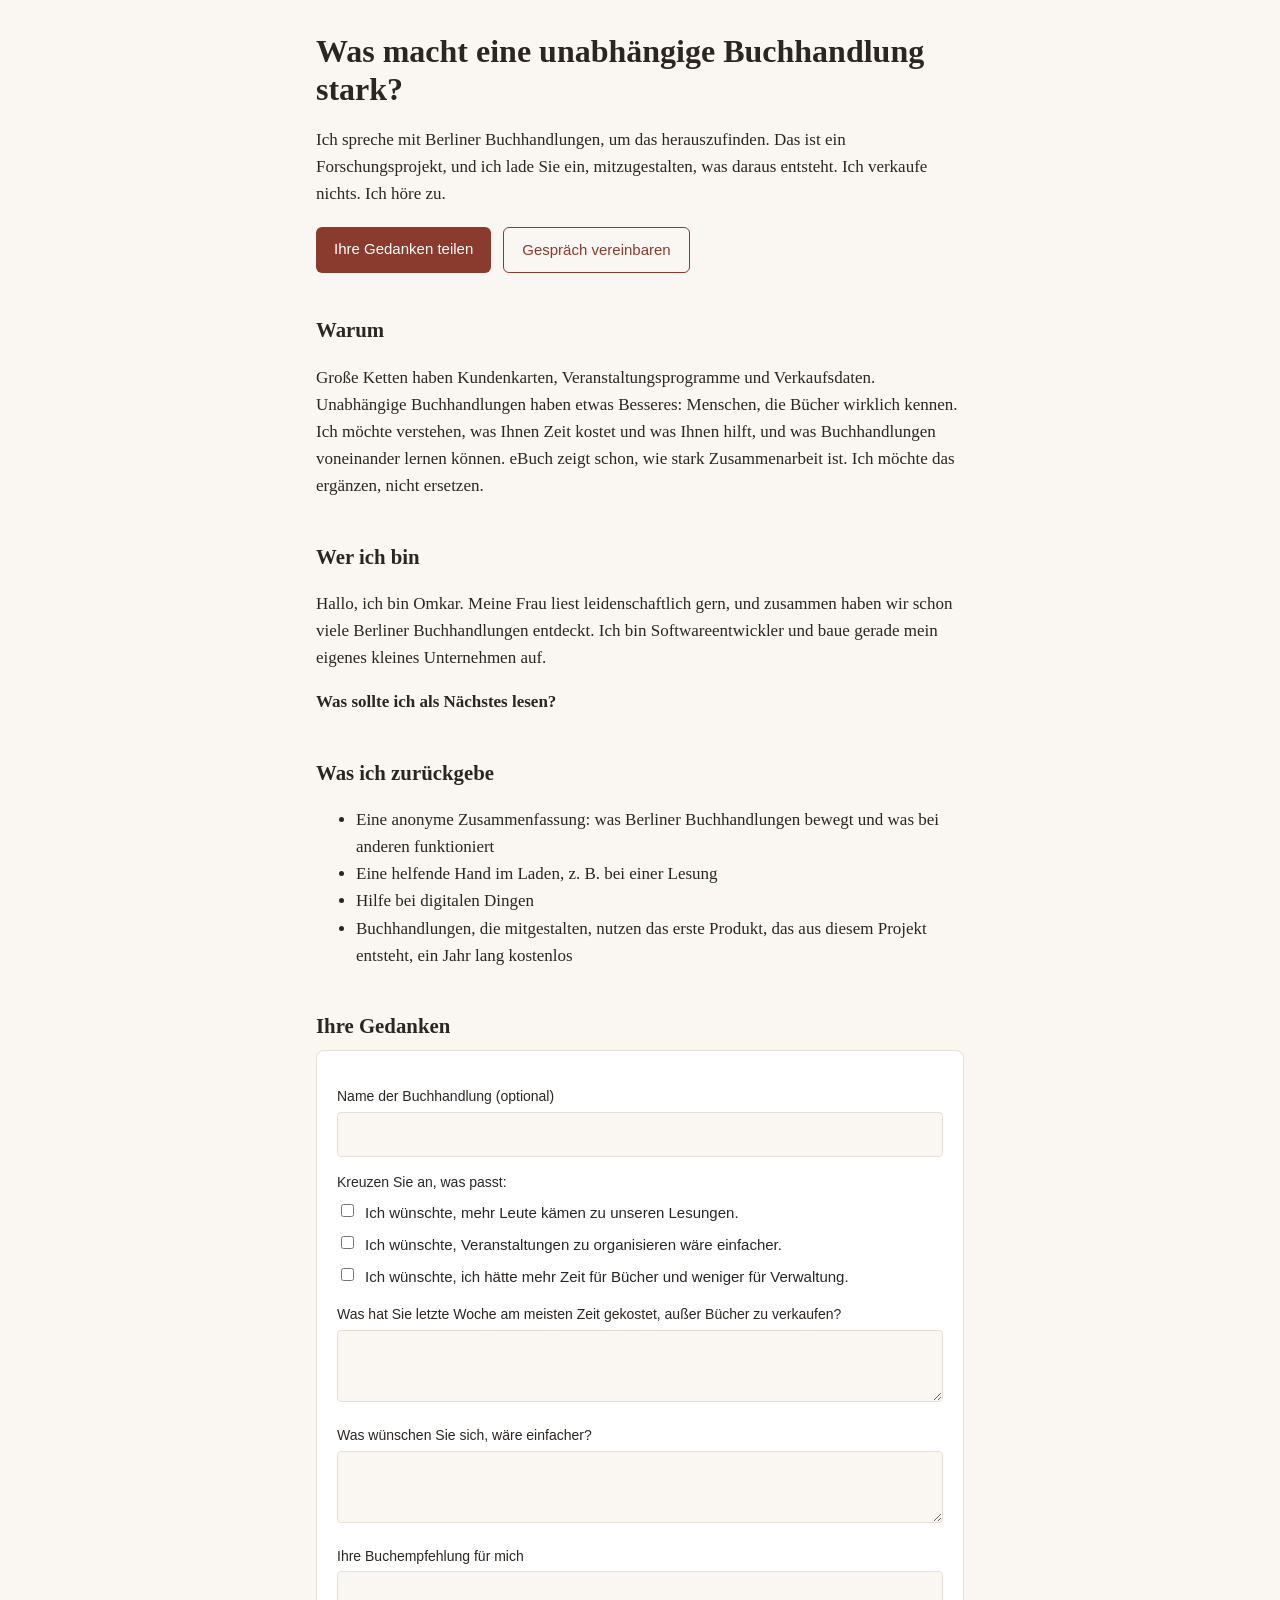
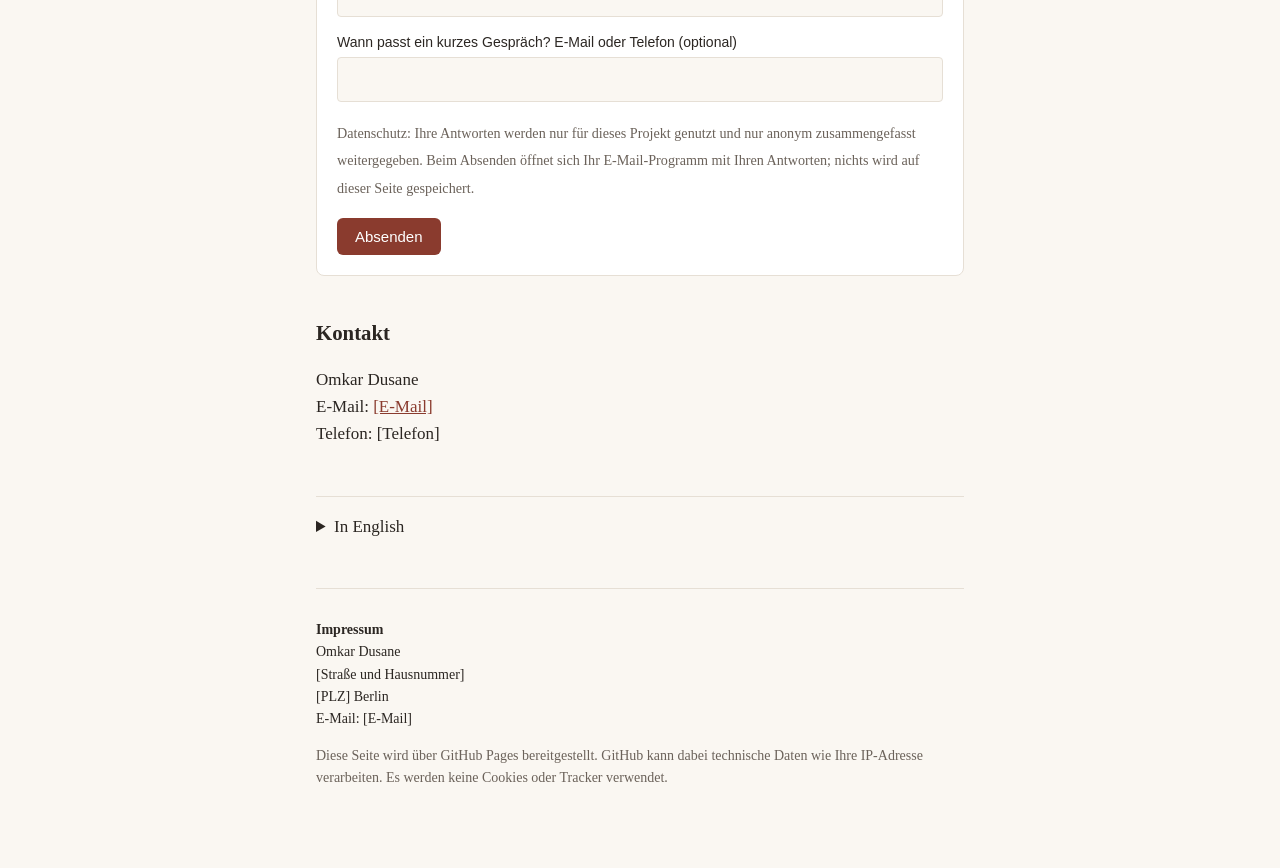
==== buchhandlungen/index.html @ e506bde9 "Add Berlin bookshops research landing page Co-Authored-By: Claude Opus 5.5 <noreply@anthropic.com> C" ====
<!DOCTYPE html>
<html lang="de">
<head>
<meta charset="utf-8">
<meta name="viewport" content="width=device-width, initial-scale=1">
<title>Berliner Buchhandlungen: ein Forschungsprojekt</title>
<meta name="description" content="Was macht eine unabhängige Buchhandlung stark? Ein Forschungsprojekt mit Berliner Buchhandlungen.">
<style>
  :root {
    --bg: #faf7f2; --text: #2b2622; --muted: #6b625a; --accent: #8a3b2e;
    --card: #ffffff; --line: #e6dfd5;
  }
  @media (prefers-color-scheme: dark) {
    :root { --bg: #1d1a17; --text: #ece6de; --muted: #b3a99e; --accent: #e08a74; --card: #26221e; --line: #3a342e; }
  }
  * { box-sizing: border-box; }
  body { margin: 0; background: var(--bg); color: var(--text); font: 17px/1.6 Georgia, "Times New Roman", serif; }
  main { max-width: 680px; margin: 0 auto; padding: 32px 16px 64px; }
  h1 { font-size: 2rem; line-height: 1.2; margin: 0 0 12px; }
  h2 { font-size: 1.3rem; margin: 40px 0 8px; }
  p, li { color: var(--text); }
  .muted, small { color: var(--muted); }
  a { color: var(--accent); }
  .buttons { display: flex; flex-wrap: wrap; gap: 12px; margin: 20px 0; }
  .btn { display: inline-block; padding: 10px 18px; border-radius: 6px; background: var(--accent); color: #fff; text-decoration: none; font-family: Verdana, Geneva, sans-serif; font-size: 15px; border: 0; cursor: pointer; }
  .btn.secondary { background: transparent; color: var(--accent); border: 1px solid var(--accent); }
  form { background: var(--card); border: 1px solid var(--line); border-radius: 8px; padding: 20px; }
  label { display: block; margin: 14px 0 4px; font-family: Verdana, Geneva, sans-serif; font-size: 14px; }
  .check label { display: flex; gap: 8px; align-items: flex-start; font-size: 15px; margin: 8px 0; }
  input[type=text], textarea { width: 100%; padding: 8px; border: 1px solid var(--line); border-radius: 4px; background: var(--bg); color: var(--text); font: inherit; }
  textarea { min-height: 70px; }
  details { margin-top: 48px; border-top: 1px solid var(--line); padding-top: 16px; }
  footer { margin-top: 48px; border-top: 1px solid var(--line); padding-top: 16px; font-size: 14px; }
</style>
</head>
<body>
<main>

<h1>Was macht eine unabhängige Buchhandlung stark?</h1>
<p>Ich spreche mit Berliner Buchhandlungen, um das herauszufinden. Das ist ein Forschungsprojekt, und ich lade Sie ein, mitzugestalten, was daraus entsteht. Ich verkaufe nichts. Ich höre zu.</p>
<div class="buttons">
  <a class="btn" href="#gedanken">Ihre Gedanken teilen</a>
  <a class="btn secondary" id="call-link" href="#kontakt">Gespräch vereinbaren</a>
</div>

<h2>Warum</h2>
<p>Große Ketten haben Kundenkarten, Veranstaltungsprogramme und Verkaufsdaten. Unabhängige Buchhandlungen haben etwas Besseres: Menschen, die Bücher wirklich kennen. Ich möchte verstehen, was Ihnen Zeit kostet und was Ihnen hilft, und was Buchhandlungen voneinander lernen können. eBuch zeigt schon, wie stark Zusammenarbeit ist. Ich möchte das ergänzen, nicht ersetzen.</p>

<h2>Wer ich bin</h2>
<p>Hallo, ich bin Omkar. Meine Frau liest leidenschaftlich gern, und zusammen haben wir schon viele Berliner Buchhandlungen entdeckt. Ich bin Softwareentwickler und baue gerade mein eigenes kleines Unternehmen auf.</p>
<p><strong>Was sollte ich als Nächstes lesen?</strong></p>

<h2>Was ich zurückgebe</h2>
<ul>
  <li>Eine anonyme Zusammenfassung: was Berliner Buchhandlungen bewegt und was bei anderen funktioniert</li>
  <li>Eine helfende Hand im Laden, z. B. bei einer Lesung</li>
  <li>Hilfe bei digitalen Dingen</li>
  <li>Buchhandlungen, die mitgestalten, nutzen das erste Produkt, das aus diesem Projekt entsteht, ein Jahr lang kostenlos</li>
</ul>

<h2 id="gedanken">Ihre Gedanken</h2>
<form id="form">
  <label for="shop">Name der Buchhandlung (optional)</label>
  <input type="text" id="shop" name="Buchhandlung">

  <label>Kreuzen Sie an, was passt:</label>
  <div class="check">
    <label><input type="checkbox" name="pain" value="Ich wünschte, mehr Leute kämen zu unseren Lesungen."> Ich wünschte, mehr Leute kämen zu unseren Lesungen.</label>
    <label><input type="checkbox" name="pain" value="Ich wünschte, Veranstaltungen zu organisieren wäre einfacher."> Ich wünschte, Veranstaltungen zu organisieren wäre einfacher.</label>
    <label><input type="checkbox" name="pain" value="Ich wünschte, ich hätte mehr Zeit für Bücher und weniger für Verwaltung."> Ich wünschte, ich hätte mehr Zeit für Bücher und weniger für Verwaltung.</label>
  </div>

  <label for="q1">Was hat Sie letzte Woche am meisten Zeit gekostet, außer Bücher zu verkaufen?</label>
  <textarea id="q1" name="Zeitfresser"></textarea>

  <label for="q2">Was wünschen Sie sich, wäre einfacher?</label>
  <textarea id="q2" name="Wunsch"></textarea>

  <label for="book">Ihre Buchempfehlung für mich</label>
  <input type="text" id="book" name="Buchempfehlung">

  <label for="when">Wann passt ein kurzes Gespräch? E-Mail oder Telefon (optional)</label>
  <input type="text" id="when" name="Gespräch">

  <p><small>Datenschutz: Ihre Antworten werden nur für dieses Projekt genutzt und nur anonym zusammengefasst weitergegeben. Beim Absenden öffnet sich Ihr E-Mail-Programm mit Ihren Antworten; nichts wird auf dieser Seite gespeichert.</small></p>
  <button class="btn" type="submit">Absenden</button>
</form>

<h2 id="kontakt">Kontakt</h2>
<p>Omkar Dusane<br>
E-Mail: <a id="email-link" href="#">[E-Mail]</a><br>
Telefon: [Telefon]</p>

<details>
  <summary>In English</summary>
  <p>What makes an independent bookshop strong? I'm talking with Berlin bookshops to find out. This is a research project, and I'm inviting you to help shape what comes out of it. I'm not selling anything; I'm listening. In return: an anonymous summary of what moves Berlin bookshops, a helping hand in the shop, help with digital things, and shops that help shape it get the first product that comes out of this project free for a year. The form above works in English too.</p>
</details>

<footer>
  <p><strong>Impressum</strong><br>
  Omkar Dusane<br>
  [Straße und Hausnummer]<br>
  [PLZ] Berlin<br>
  E-Mail: <span id="email-text">[E-Mail]</span></p>
  <p class="muted">Diese Seite wird über GitHub Pages bereitgestellt. GitHub kann dabei technische Daten wie Ihre IP-Adresse verarbeiten. Es werden keine Cookies oder Tracker verwendet.</p>
</footer>

</main>
<script>
  // Set once; the mailto form and contact links use it.
  const CONTACT_EMAIL = "";

  if (CONTACT_EMAIL) {
    document.getElementById("email-link").href = "mailto:" + CONTACT_EMAIL;
    document.getElementById("email-link").textContent = CONTACT_EMAIL;
    document.getElementById("email-text").textContent = CONTACT_EMAIL;
    document.getElementById("call-link").href = "mailto:" + CONTACT_EMAIL + "?subject=" + encodeURIComponent("Gespräch: Berliner Buchhandlungen");
  }

  document.getElementById("form").addEventListener("submit", function (e) {
    e.preventDefault();
    const f = e.target;
    const pains = [...f.querySelectorAll("input[name=pain]:checked")].map(c => "- " + c.value);
    const lines = [
      "Buchhandlung: " + f.Buchhandlung.value,
      "",
      "Was passt:",
      ...(pains.length ? pains : ["- (nichts angekreuzt)"]),
      "",
      "Was kostet am meisten Zeit: " + f.Zeitfresser.value,
      "Was wäre einfacher: " + f.Wunsch.value,
      "Buchempfehlung: " + f.Buchempfehlung.value,
      "Gespräch: " + f["Gespräch"].value
    ];
    window.location.href = "mailto:" + CONTACT_EMAIL +
      "?subject=" + encodeURIComponent("Meine Gedanken: Berliner Buchhandlungen") +
      "&body=" + encodeURIComponent(lines.join("\n"));
  });
</script>
</body>
</html>
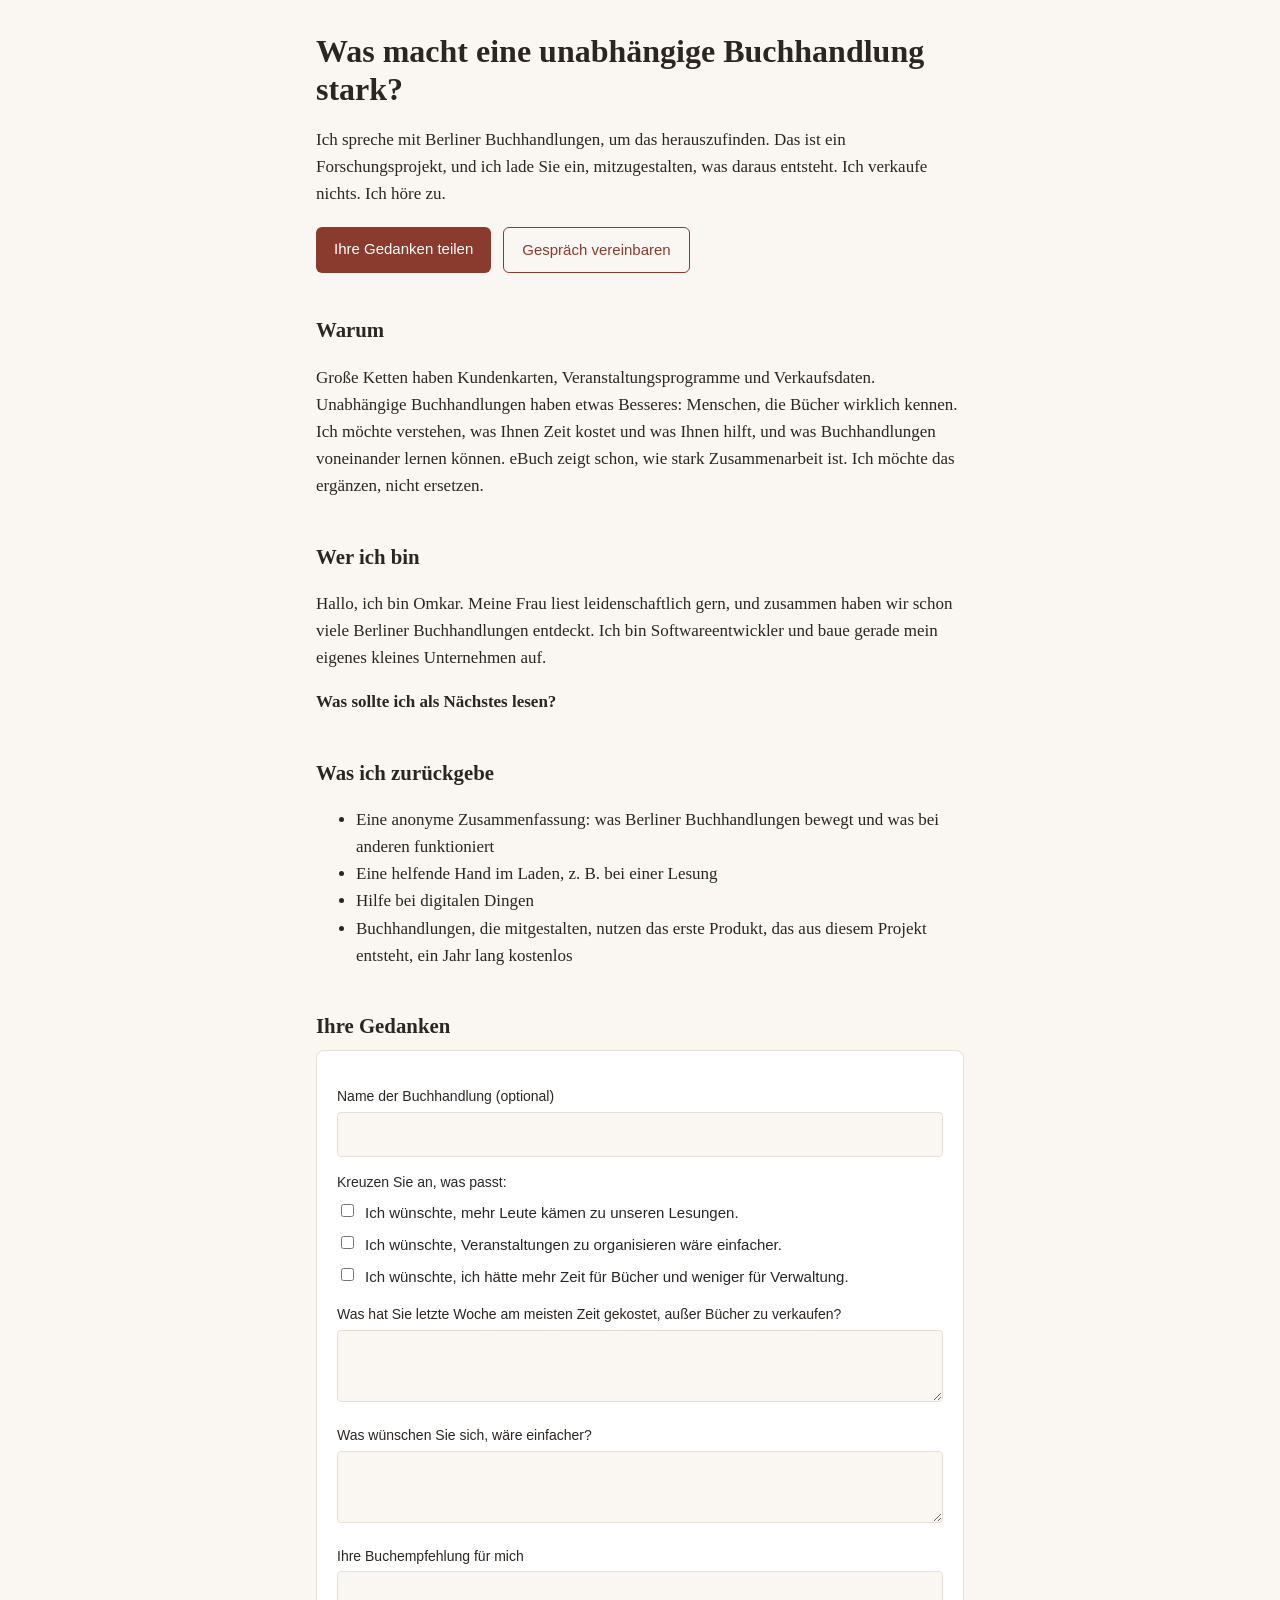
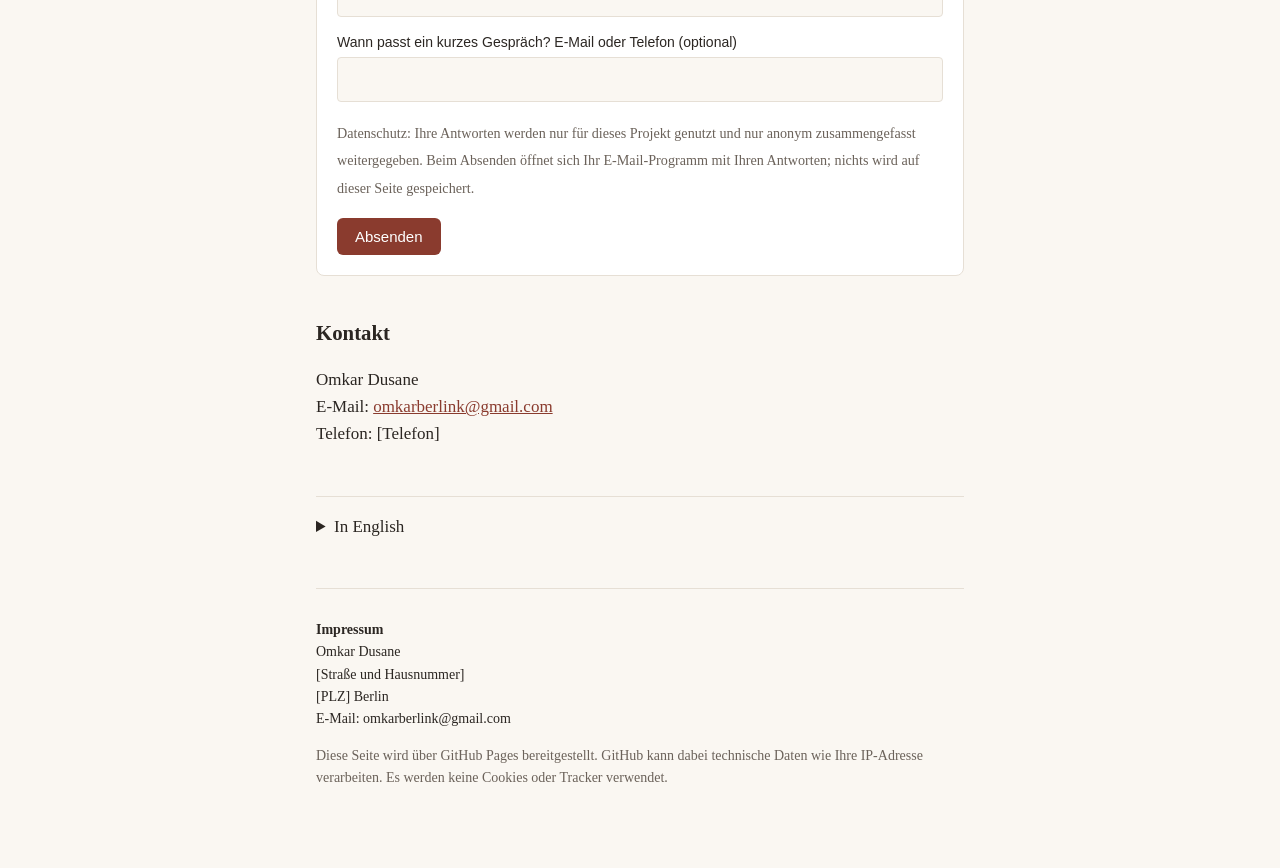
==== commit 8a5d8c44: "Update index.html" ====
--- a/buchhandlungen/index.html
+++ b/buchhandlungen/index.html
@@ -108,7 +108,7 @@
 </main>
 <script>
   // Set once; the mailto form and contact links use it.
-  const CONTACT_EMAIL = "";
+  const CONTACT_EMAIL = "omkarberlink@gmail.com";
 
   if (CONTACT_EMAIL) {
     document.getElementById("email-link").href = "mailto:" + CONTACT_EMAIL;
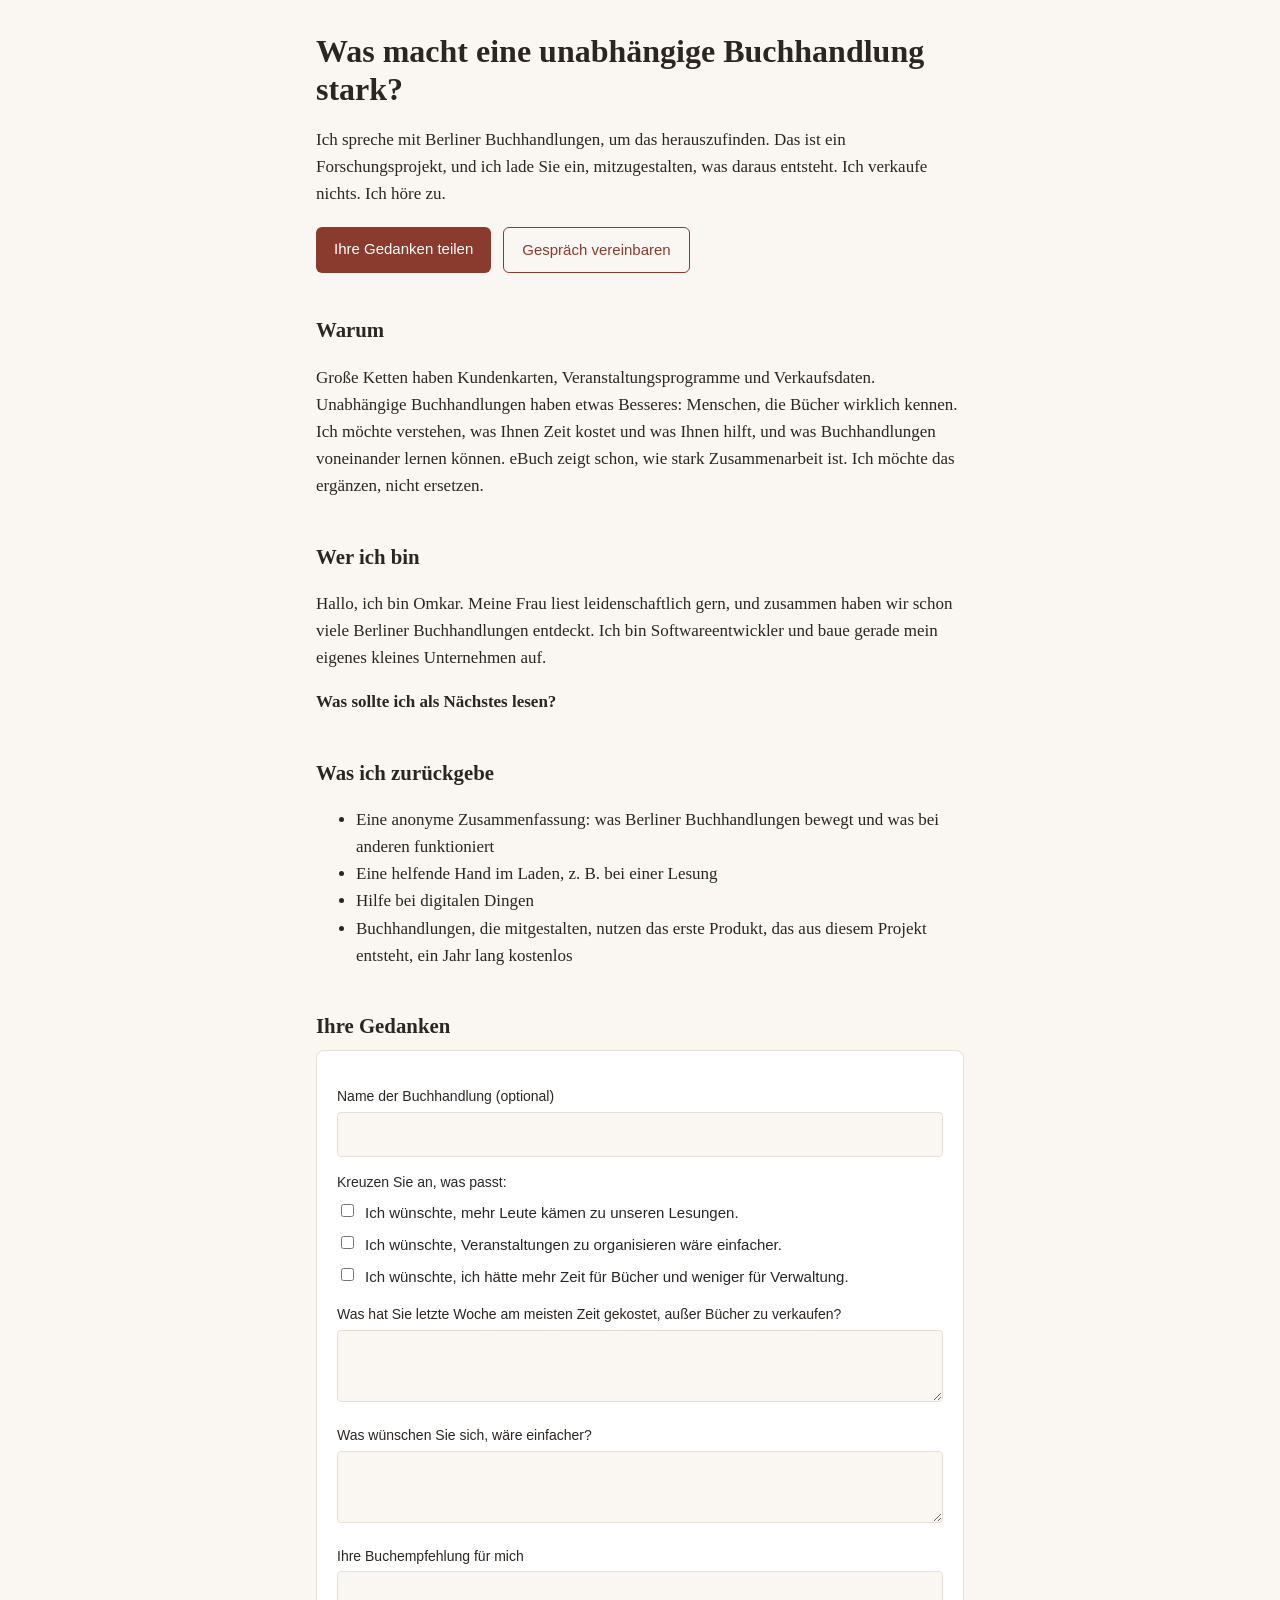
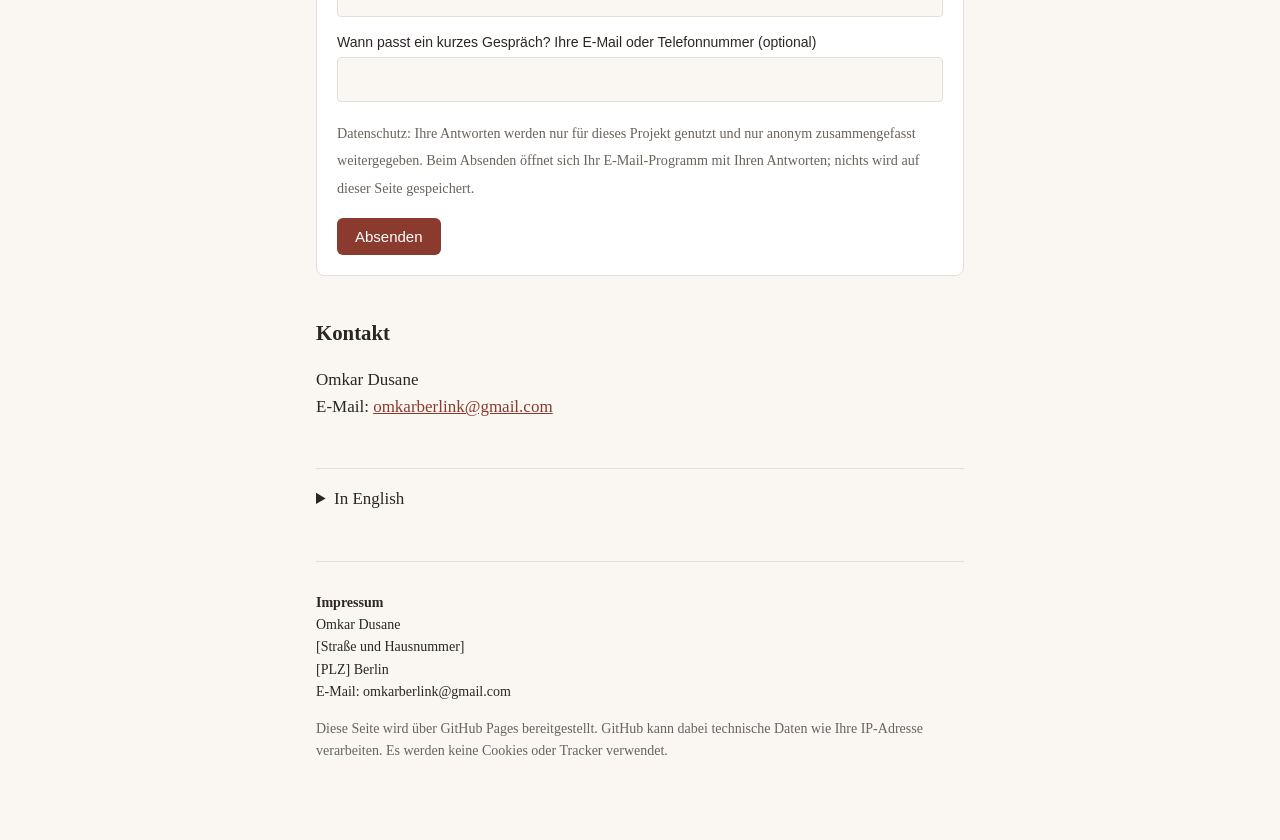
==== commit b9f267ba: "Drop phone number from contact section Co-Authored-By: Claude Opus 5.5 <noreply@anthropic.com> Claud" ====
--- a/buchhandlungen/index.html
+++ b/buchhandlungen/index.html
@@ -79,7 +79,7 @@
   <label for="book">Ihre Buchempfehlung für mich</label>
   <input type="text" id="book" name="Buchempfehlung">
 
-  <label for="when">Wann passt ein kurzes Gespräch? E-Mail oder Telefon (optional)</label>
+  <label for="when">Wann passt ein kurzes Gespräch? Ihre E-Mail oder Telefonnummer (optional)</label>
   <input type="text" id="when" name="Gespräch">
 
   <p><small>Datenschutz: Ihre Antworten werden nur für dieses Projekt genutzt und nur anonym zusammengefasst weitergegeben. Beim Absenden öffnet sich Ihr E-Mail-Programm mit Ihren Antworten; nichts wird auf dieser Seite gespeichert.</small></p>
@@ -88,8 +88,7 @@
 
 <h2 id="kontakt">Kontakt</h2>
 <p>Omkar Dusane<br>
-E-Mail: <a id="email-link" href="#">[E-Mail]</a><br>
-Telefon: [Telefon]</p>
+E-Mail: <a id="email-link" href="#">[E-Mail]</a></p>
 
 <details>
   <summary>In English</summary>
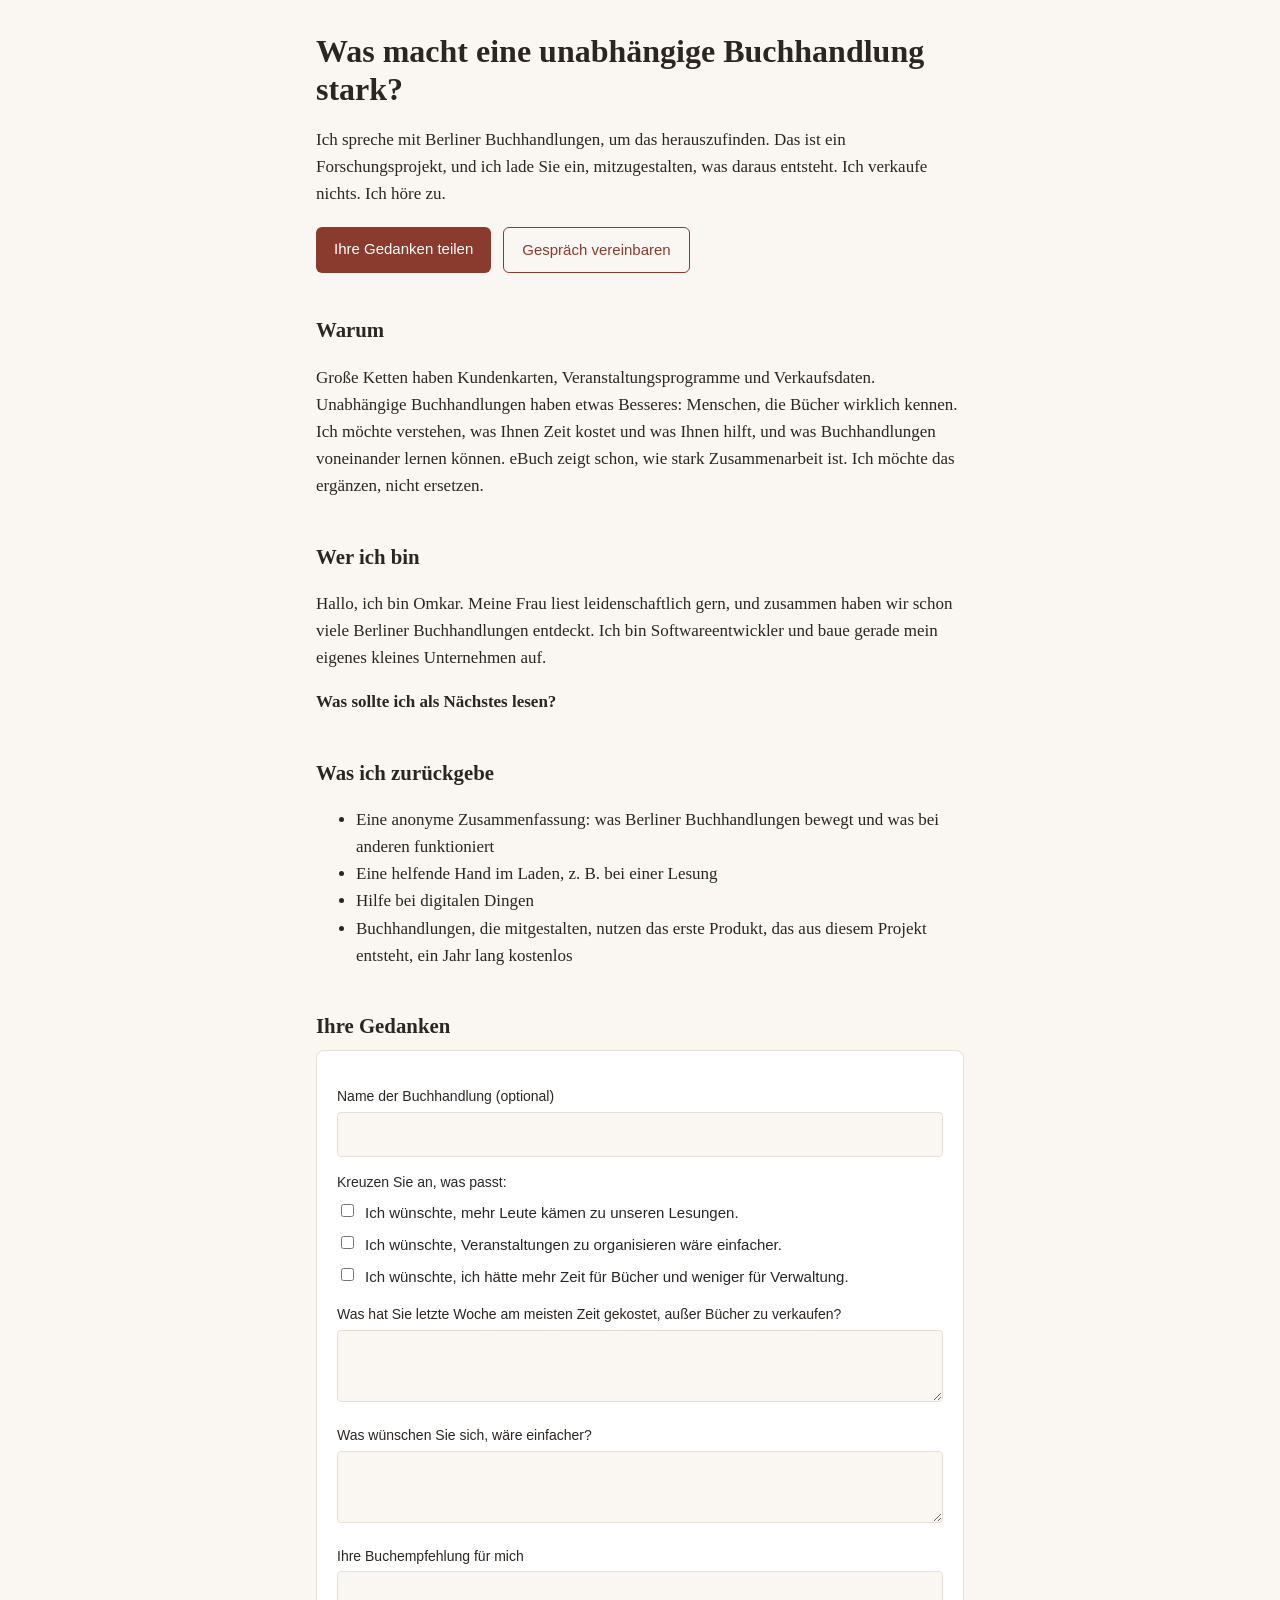
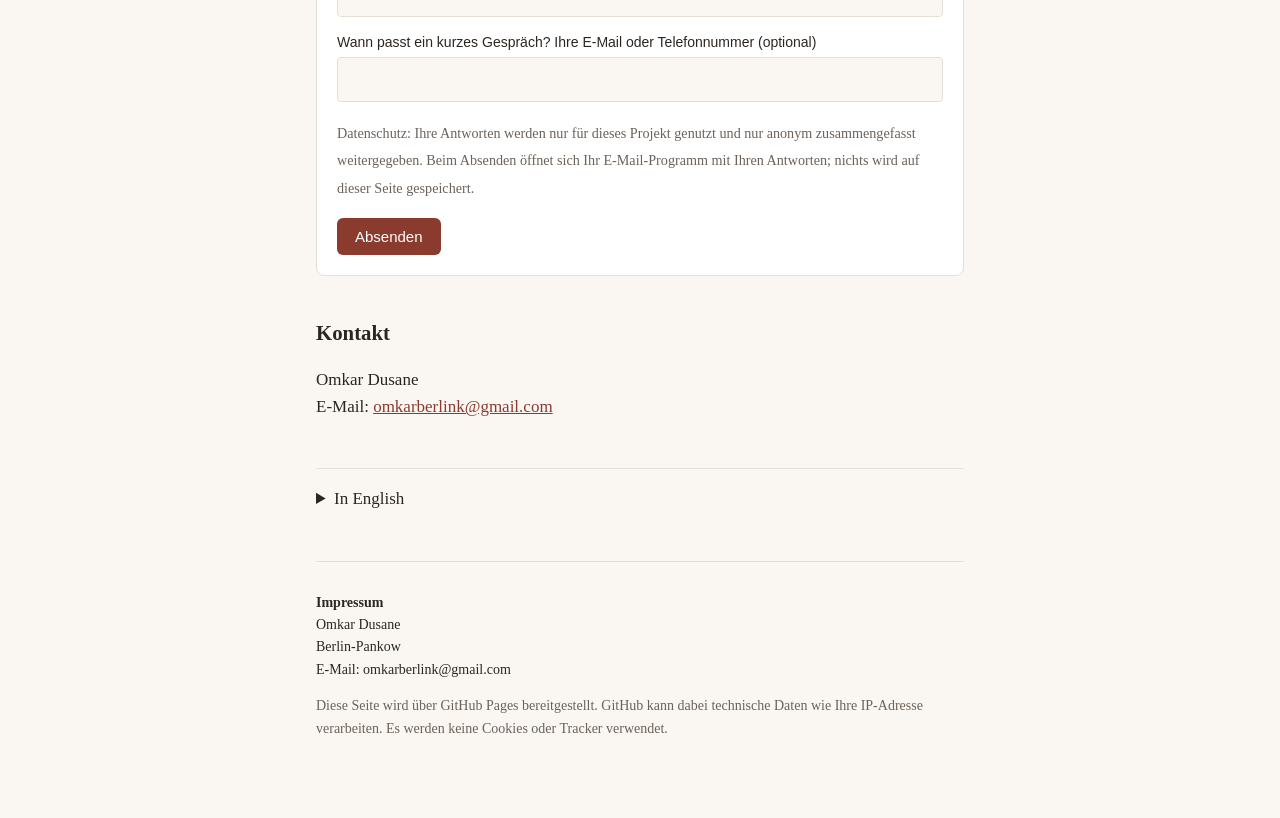
==== commit f16c3137: "Set Impressum location to Berlin-Pankow Co-Authored-By: Claude Opus 5.5 <noreply@anthropic.com> Clau" ====
--- a/buchhandlungen/index.html
+++ b/buchhandlungen/index.html
@@ -98,8 +98,7 @@
 <footer>
   <p><strong>Impressum</strong><br>
   Omkar Dusane<br>
-  [Straße und Hausnummer]<br>
-  [PLZ] Berlin<br>
+  Berlin-Pankow<br>
   E-Mail: <span id="email-text">[E-Mail]</span></p>
   <p class="muted">Diese Seite wird über GitHub Pages bereitgestellt. GitHub kann dabei technische Daten wie Ihre IP-Adresse verarbeiten. Es werden keine Cookies oder Tracker verwendet.</p>
 </footer>
